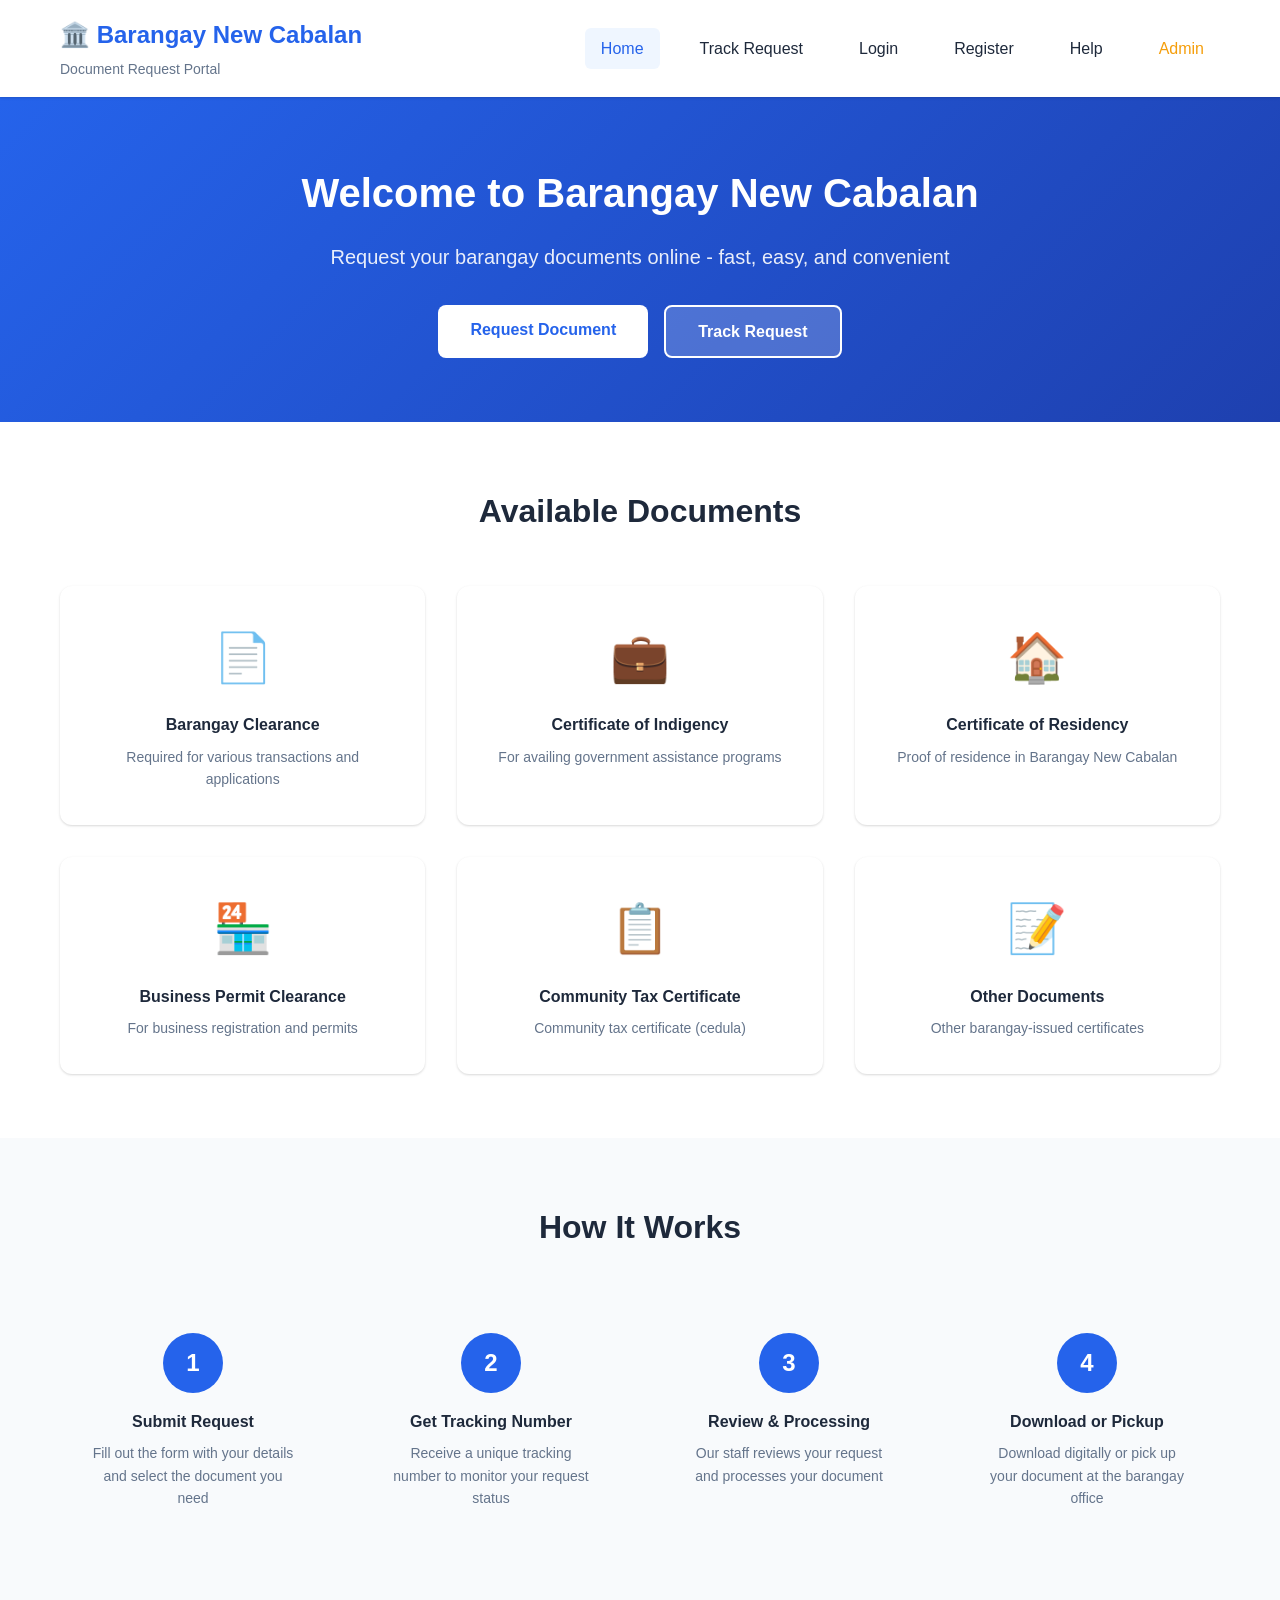
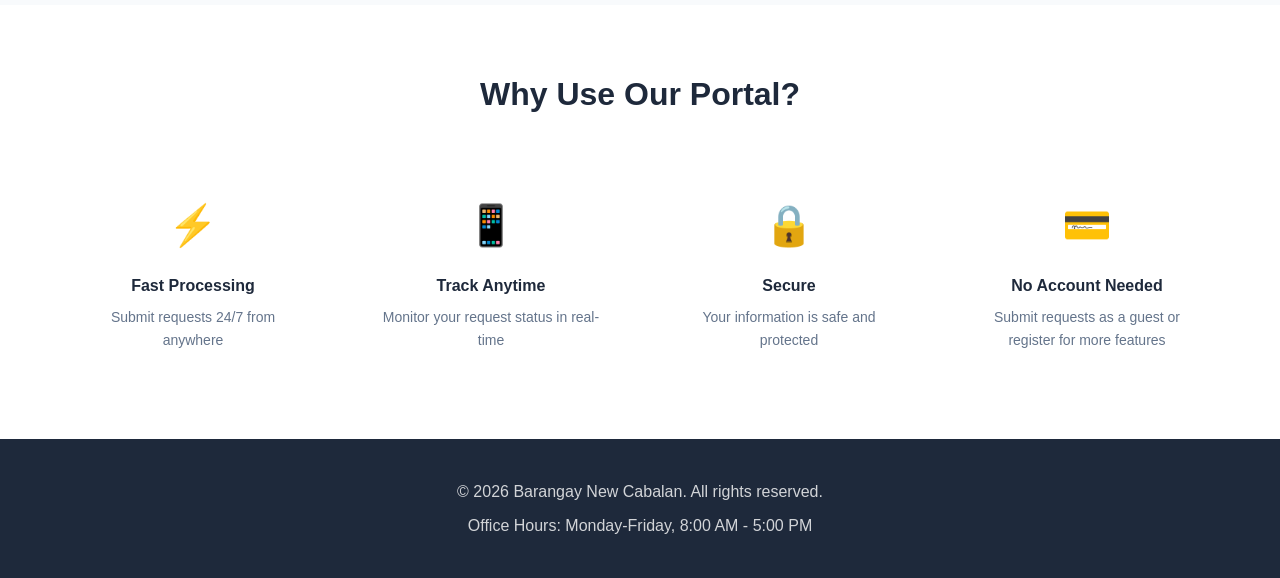
==== index.html @ f63b1830 "Add files via upload Initial commit" ====
<!DOCTYPE html>
<html lang="en">
<head>
    <meta charset="UTF-8">
    <meta name="viewport" content="width=device-width, initial-scale=1.0">
    <title>Barangay New Cabalan - Document Request Portal</title>
    <link rel="stylesheet" href="css/styles.css">
</head>
<body>
    <header>
        <div class="container">
            <div class="logo">
                <h1>🏛️ Barangay New Cabalan</h1>
                <p>Document Request Portal</p>
            </div>
            <nav>
                <a href="index.html" class="active">Home</a>
                <a href="tracking.html">Track Request</a>
                <a href="login.html">Login</a>
                <a href="register.html">Register</a>
                <a href="help.html">Help</a>
                <a href="admin-login.html" class="admin-link">Admin</a>
            </nav>
        </div>
    </header>

    <main>
        <section class="hero">
            <div class="container">
                <h2>Welcome to Barangay New Cabalan</h2>
                <p class="subtitle">Request your barangay documents online - fast, easy, and convenient</p>
                
                <div class="cta-buttons">
                    <a href="request-form.html" class="btn btn-primary">Request Document</a>
                    <a href="tracking.html" class="btn btn-secondary">Track Request</a>
                </div>
            </div>
        </section>

        <section class="services">
            <div class="container">
                <h3>Available Documents</h3>
                <div class="document-grid">
                    <div class="document-card">
                        <div class="icon">📄</div>
                        <h4>Barangay Clearance</h4>
                        <p>Required for various transactions and applications</p>
                    </div>
                    <div class="document-card">
                        <div class="icon">💼</div>
                        <h4>Certificate of Indigency</h4>
                        <p>For availing government assistance programs</p>
                    </div>
                    <div class="document-card">
                        <div class="icon">🏠</div>
                        <h4>Certificate of Residency</h4>
                        <p>Proof of residence in Barangay New Cabalan</p>
                    </div>
                    <div class="document-card">
                        <div class="icon">🏪</div>
                        <h4>Business Permit Clearance</h4>
                        <p>For business registration and permits</p>
                    </div>
                    <div class="document-card">
                        <div class="icon">📋</div>
                        <h4>Community Tax Certificate</h4>
                        <p>Community tax certificate (cedula)</p>
                    </div>
                    <div class="document-card">
                        <div class="icon">📝</div>
                        <h4>Other Documents</h4>
                        <p>Other barangay-issued certificates</p>
                    </div>
                </div>
            </div>
        </section>

        <section class="how-it-works">
            <div class="container">
                <h3>How It Works</h3>
                <div class="steps">
                    <div class="step">
                        <div class="step-number">1</div>
                        <h4>Submit Request</h4>
                        <p>Fill out the form with your details and select the document you need</p>
                    </div>
                    <div class="step">
                        <div class="step-number">2</div>
                        <h4>Get Tracking Number</h4>
                        <p>Receive a unique tracking number to monitor your request status</p>
                    </div>
                    <div class="step">
                        <div class="step-number">3</div>
                        <h4>Review & Processing</h4>
                        <p>Our staff reviews your request and processes your document</p>
                    </div>
                    <div class="step">
                        <div class="step-number">4</div>
                        <h4>Download or Pickup</h4>
                        <p>Download digitally or pick up your document at the barangay office</p>
                    </div>
                </div>
            </div>
        </section>

        <section class="features">
            <div class="container">
                <h3>Why Use Our Portal?</h3>
                <div class="feature-list">
                    <div class="feature">
                        <span class="feature-icon">⚡</span>
                        <h4>Fast Processing</h4>
                        <p>Submit requests 24/7 from anywhere</p>
                    </div>
                    <div class="feature">
                        <span class="feature-icon">📱</span>
                        <h4>Track Anytime</h4>
                        <p>Monitor your request status in real-time</p>
                    </div>
                    <div class="feature">
                        <span class="feature-icon">🔒</span>
                        <h4>Secure</h4>
                        <p>Your information is safe and protected</p>
                    </div>
                    <div class="feature">
                        <span class="feature-icon">💳</span>
                        <h4>No Account Needed</h4>
                        <p>Submit requests as a guest or register for more features</p>
                    </div>
                </div>
            </div>
        </section>
    </main>

    <footer>
        <div class="container">
            <p>&copy; 2026 Barangay New Cabalan. All rights reserved.</p>
            <p>Office Hours: Monday-Friday, 8:00 AM - 5:00 PM</p>
        </div>
    </footer>

    <script src="js/utils.js"></script>
    <script src="js/app.js"></script>
</body>
</html>
---- css/styles.css ----
/* Reset and Base Styles */
* {
    margin: 0;
    padding: 0;
    box-sizing: border-box;
}

:root {
    --primary-color: #2563eb;
    --primary-dark: #1e40af;
    --secondary-color: #64748b;
    --success-color: #10b981;
    --warning-color: #f59e0b;
    --danger-color: #ef4444;
    --bg-light: #f8fafc;
    --bg-white: #ffffff;
    --text-dark: #1e293b;
    --text-light: #64748b;
    --border-color: #e2e8f0;
    --shadow: 0 1px 3px 0 rgba(0, 0, 0, 0.1), 0 1px 2px 0 rgba(0, 0, 0, 0.06);
    --shadow-md: 0 4px 6px -1px rgba(0, 0, 0, 0.1), 0 2px 4px -1px rgba(0, 0, 0, 0.06);
    --shadow-lg: 0 10px 15px -3px rgba(0, 0, 0, 0.1), 0 4px 6px -2px rgba(0, 0, 0, 0.05);
}

body {
    font-family: -apple-system, BlinkMacSystemFont, 'Segoe UI', Roboto, 'Helvetica Neue', Arial, sans-serif;
    line-height: 1.6;
    color: var(--text-dark);
    background-color: var(--bg-light);
}

.container {
    max-width: 1200px;
    margin: 0 auto;
    padding: 0 20px;
}

/* Header */
header {
    background: var(--bg-white);
    box-shadow: var(--shadow);
    position: sticky;
    top: 0;
    z-index: 100;
}

header .container {
    display: flex;
    justify-content: space-between;
    align-items: center;
    padding: 1rem 20px;
}

.logo h1 {
    font-size: 1.5rem;
    color: var(--primary-color);
    margin-bottom: 0.25rem;
}

.logo p {
    font-size: 0.875rem;
    color: var(--text-light);
}

nav {
    display: flex;
    gap: 1.5rem;
    align-items: center;
}

nav a {
    text-decoration: none;
    color: var(--text-dark);
    font-weight: 500;
    padding: 0.5rem 1rem;
    border-radius: 0.375rem;
    transition: all 0.2s;
}

nav a:hover {
    background-color: var(--bg-light);
    color: var(--primary-color);
}

nav a.active {
    color: var(--primary-color);
    background-color: #eff6ff;
}

.admin-link {
    color: var(--warning-color) !important;
}

/* Hero Section */
.hero {
    background: linear-gradient(135deg, var(--primary-color) 0%, var(--primary-dark) 100%);
    color: white;
    padding: 4rem 0;
    text-align: center;
}

.hero h2 {
    font-size: 2.5rem;
    margin-bottom: 1rem;
}

.subtitle {
    font-size: 1.25rem;
    margin-bottom: 2rem;
    opacity: 0.9;
}

.cta-buttons {
    display: flex;
    gap: 1rem;
    justify-content: center;
    flex-wrap: wrap;
}

/* Buttons */
.btn {
    display: inline-block;
    padding: 0.75rem 2rem;
    border-radius: 0.5rem;
    text-decoration: none;
    font-weight: 600;
    transition: all 0.2s;
    border: none;
    cursor: pointer;
    font-size: 1rem;
}

.btn-primary {
    background-color: white;
    color: var(--primary-color);
}

.btn-primary:hover {
    transform: translateY(-2px);
    box-shadow: var(--shadow-lg);
}

.btn-secondary {
    background-color: rgba(255, 255, 255, 0.2);
    color: white;
    border: 2px solid white;
}

.btn-secondary:hover {
    background-color: white;
    color: var(--primary-color);
}

.btn-success {
    background-color: var(--success-color);
    color: white;
}

.btn-danger {
    background-color: var(--danger-color);
    color: white;
}

.btn-warning {
    background-color: var(--warning-color);
    color: white;
}

/* Services Section */
.services {
    padding: 4rem 0;
    background: var(--bg-white);
}

.services h3,
.how-it-works h3,
.features h3 {
    text-align: center;
    font-size: 2rem;
    margin-bottom: 3rem;
    color: var(--text-dark);
}

.document-grid {
    display: grid;
    grid-template-columns: repeat(auto-fit, minmax(280px, 1fr));
    gap: 2rem;
}

.document-card {
    background: var(--bg-white);
    padding: 2rem;
    border-radius: 0.75rem;
    box-shadow: var(--shadow);
    text-align: center;
    transition: all 0.3s;
    border: 2px solid transparent;
}

.document-card:hover {
    transform: translateY(-5px);
    box-shadow: var(--shadow-lg);
    border-color: var(--primary-color);
}

.document-card .icon {
    font-size: 3rem;
    margin-bottom: 1rem;
}

.document-card h4 {
    color: var(--text-dark);
    margin-bottom: 0.5rem;
}

.document-card p {
    color: var(--text-light);
    font-size: 0.875rem;
}

/* How It Works */
.how-it-works {
    padding: 4rem 0;
    background: var(--bg-light);
}

.steps {
    display: grid;
    grid-template-columns: repeat(auto-fit, minmax(250px, 1fr));
    gap: 2rem;
}

.step {
    text-align: center;
    padding: 2rem;
}

.step-number {
    width: 60px;
    height: 60px;
    background: var(--primary-color);
    color: white;
    border-radius: 50%;
    display: flex;
    align-items: center;
    justify-content: center;
    font-size: 1.5rem;
    font-weight: bold;
    margin: 0 auto 1rem;
}

.step h4 {
    margin-bottom: 0.5rem;
    color: var(--text-dark);
}

.step p {
    color: var(--text-light);
    font-size: 0.875rem;
}

/* Features */
.features {
    padding: 4rem 0;
    background: var(--bg-white);
}

.feature-list {
    display: grid;
    grid-template-columns: repeat(auto-fit, minmax(250px, 1fr));
    gap: 2rem;
}

.feature {
    text-align: center;
    padding: 1.5rem;
}

.feature-icon {
    font-size: 2.5rem;
    display: block;
    margin-bottom: 1rem;
}

.feature h4 {
    margin-bottom: 0.5rem;
    color: var(--text-dark);
}

.feature p {
    color: var(--text-light);
    font-size: 0.875rem;
}

/* Footer */
footer {
    background: var(--text-dark);
    color: white;
    padding: 2rem 0;
    text-align: center;
}

footer p {
    margin: 0.5rem 0;
    opacity: 0.8;
}

/* Form Styles */
.form-container {
    max-width: 600px;
    margin: 2rem auto;
    background: var(--bg-white);
    padding: 2rem;
    border-radius: 0.75rem;
    box-shadow: var(--shadow-md);
}

.form-container h2 {
    margin-bottom: 1.5rem;
    color: var(--text-dark);
    text-align: center;
}

.form-group {
    margin-bottom: 1.5rem;
}

.form-group label {
    display: block;
    margin-bottom: 0.5rem;
    color: var(--text-dark);
    font-weight: 500;
}

.form-group input,
.form-group select,
.form-group textarea {
    width: 100%;
    padding: 0.75rem;
    border: 2px solid var(--border-color);
    border-radius: 0.5rem;
    font-size: 1rem;
    transition: border-color 0.2s;
}

.form-group input:focus,
.form-group select:focus,
.form-group textarea:focus {
    outline: none;
    border-color: var(--primary-color);
}

.form-group textarea {
    resize: vertical;
    min-height: 100px;
}

.form-group small {
    display: block;
    margin-top: 0.25rem;
    color: var(--text-light);
    font-size: 0.875rem;
}

.form-actions {
    display: flex;
    gap: 1rem;
    justify-content: flex-end;
    margin-top: 2rem;
}

/* Alert Messages */
.alert {
    padding: 1rem;
    border-radius: 0.5rem;
    margin-bottom: 1rem;
}

.alert-success {
    background-color: #d1fae5;
    color: #065f46;
    border: 1px solid #10b981;
}

.alert-error {
    background-color: #fee2e2;
    color: #991b1b;
    border: 1px solid #ef4444;
}

.alert-warning {
    background-color: #fef3c7;
    color: #92400e;
    border: 1px solid #f59e0b;
}

.alert-info {
    background-color: #dbeafe;
    color: #1e40af;
    border: 1px solid #2563eb;
}

/* Dashboard Styles */
.dashboard {
    padding: 2rem 0;
}

.dashboard-header {
    display: flex;
    justify-content: space-between;
    align-items: center;
    margin-bottom: 2rem;
    flex-wrap: wrap;
    gap: 1rem;
}

.dashboard-header h2 {
    color: var(--text-dark);
}

.stats-grid {
    display: grid;
    grid-template-columns: repeat(auto-fit, minmax(200px, 1fr));
    gap: 1.5rem;
    margin-bottom: 2rem;
}

.stat-card {
    background: var(--bg-white);
    padding: 1.5rem;
    border-radius: 0.75rem;
    box-shadow: var(--shadow);
}

.stat-card h3 {
    font-size: 2rem;
    color: var(--primary-color);
    margin-bottom: 0.5rem;
}

.stat-card p {
    color: var(--text-light);
    font-size: 0.875rem;
}

/* Request Cards */
.requests-list {
    display: flex;
    flex-direction: column;
    gap: 1rem;
}

.request-card {
    background: var(--bg-white);
    padding: 1.5rem;
    border-radius: 0.75rem;
    box-shadow: var(--shadow);
    border-left: 4px solid var(--primary-color);
}

.request-card.pending {
    border-left-color: var(--warning-color);
}

.request-card.approved,
.request-card.ready {
    border-left-color: var(--success-color);
}

.request-card.rejected {
    border-left-color: var(--danger-color);
}

.request-header {
    display: flex;
    justify-content: space-between;
    align-items: start;
    margin-bottom: 1rem;
    flex-wrap: wrap;
    gap: 1rem;
}

.request-title {
    font-size: 1.25rem;
    font-weight: 600;
    color: var(--text-dark);
}

.status-badge {
    padding: 0.25rem 0.75rem;
    border-radius: 9999px;
    font-size: 0.875rem;
    font-weight: 600;
    text-transform: uppercase;
}

.status-badge.pending {
    background-color: #fef3c7;
    color: #92400e;
}

.status-badge.for-printing {
    background-color: #dbeafe;
    color: #1e40af;
}

.status-badge.for-signing {
    background-color: #e0e7ff;
    color: #3730a3;
}

.status-badge.ready {
    background-color: #d1fae5;
    color: #065f46;
}

.status-badge.completed {
    background-color: #d1fae5;
    color: #065f46;
}

.status-badge.rejected {
    background-color: #fee2e2;
    color: #991b1b;
}

.request-details {
    display: grid;
    grid-template-columns: repeat(auto-fit, minmax(200px, 1fr));
    gap: 1rem;
    margin-bottom: 1rem;
}

.request-detail {
    display: flex;
    flex-direction: column;
}

.request-detail label {
    font-size: 0.875rem;
    color: var(--text-light);
    margin-bottom: 0.25rem;
}

.request-detail span {
    color: var(--text-dark);
    font-weight: 500;
}

.request-actions {
    display: flex;
    gap: 0.5rem;
    flex-wrap: wrap;
}

.btn-sm {
    padding: 0.5rem 1rem;
    font-size: 0.875rem;
}

/* Tracking Page */
.tracking-form {
    max-width: 500px;
    margin: 2rem auto;
}

.tracking-result {
    max-width: 800px;
    margin: 2rem auto;
}

/* Empty State */
.empty-state {
    text-align: center;
    padding: 3rem;
    color: var(--text-light);
}

.empty-state-icon {
    font-size: 4rem;
    margin-bottom: 1rem;
}

/* File Upload */
.file-upload-area {
    border: 2px dashed var(--border-color);
    border-radius: 0.5rem;
    padding: 2rem;
    text-align: center;
    transition: all 0.2s;
    cursor: pointer;
}

.file-upload-area:hover {
    border-color: var(--primary-color);
    background-color: #eff6ff;
}

.file-upload-area.dragover {
    border-color: var(--primary-color);
    background-color: #eff6ff;
}

.file-list {
    margin-top: 1rem;
}

.file-item {
    display: flex;
    justify-content: space-between;
    align-items: center;
    padding: 0.75rem;
    background: var(--bg-light);
    border-radius: 0.5rem;
    margin-bottom: 0.5rem;
}

/* Image previews (verification uploads) */
.image-preview-grid {
    display: grid;
    grid-template-columns: repeat(auto-fit, minmax(220px, 1fr));
    gap: 1rem;
    margin-top: 0.75rem;
}

.image-preview-card {
    border: 2px solid var(--border-color);
    border-radius: 0.75rem;
    padding: 0.75rem;
    background: var(--bg-white);
}

.image-preview-card h4 {
    margin: 0 0 0.5rem 0;
    font-size: 0.95rem;
    color: var(--text-dark);
}

.image-preview {
    width: 100%;
    height: 180px;
    object-fit: cover;
    border-radius: 0.5rem;
    background: var(--bg-light);
    border: 1px solid var(--border-color);
}

.image-preview-note {
    margin-top: 0.5rem;
    font-size: 0.85rem;
    color: var(--text-light);
}

/* Duplicate Warning */
.duplicate-warning {
    background-color: #fef3c7;
    border: 2px solid var(--warning-color);
    border-radius: 0.5rem;
    padding: 1rem;
    margin-bottom: 1rem;
}

.duplicate-warning h4 {
    color: #92400e;
    margin-bottom: 0.5rem;
}

.duplicate-warning p {
    color: #78350f;
    margin-bottom: 0.5rem;
}

/* Responsive */
/* Toast / In-app notifications */
.toast-container {
    position: fixed;
    bottom: 20px;
    right: 20px;
    z-index: 9999;
    display: flex;
    flex-direction: column;
    gap: 10px;
    max-width: 360px;
}
.toast {
    padding: 1rem 1.25rem;
    border-radius: 0.5rem;
    box-shadow: var(--shadow-lg);
    background: var(--bg-white);
    border-left: 4px solid var(--primary-color);
    animation: slideIn 0.3s ease;
}
.toast.success { border-left-color: var(--success-color); }
.toast.warning { border-left-color: var(--warning-color); }
.toast.error { border-left-color: var(--danger-color); }
@keyframes slideIn {
    from { transform: translateX(100%); opacity: 0; }
    to { transform: translateX(0); opacity: 1; }
}

@media (max-width: 768px) {
    header .container {
        flex-direction: column;
        gap: 1rem;
    }

    nav {
        flex-wrap: wrap;
        justify-content: center;
    }

    nav a {
        padding: 0.5rem 0.75rem;
    }

    .cta-buttons {
        flex-direction: column;
        align-items: stretch;
    }

    .cta-buttons .btn {
        width: 100%;
        max-width: 420px;
    }

    .hero h2 {
        font-size: 2rem;
    }

    .subtitle {
        font-size: 1rem;
    }

    .form-container {
        margin: 1rem;
        padding: 1.5rem;
    }

    .dashboard-header {
        flex-direction: column;
        align-items: flex-start;
    }

    .form-actions {
        flex-direction: column-reverse;
        align-items: stretch;
    }

    .form-actions .btn,
    .form-actions a.btn {
        width: 100%;
        text-align: center;
    }

    .request-details {
        grid-template-columns: 1fr;
    }
}

@media (max-width: 480px) {
    .container {
        padding: 0 14px;
    }

    header .container {
        padding: 0.75rem 14px;
    }

    .logo h1 {
        font-size: 1.25rem;
    }

    nav {
        width: 100%;
        justify-content: flex-start;
        flex-wrap: nowrap;
        overflow-x: auto;
        -webkit-overflow-scrolling: touch;
        gap: 0.5rem;
        padding-bottom: 0.25rem;
    }

    nav::-webkit-scrollbar {
        display: none;
    }

    nav a {
        white-space: nowrap;
        font-size: 0.9rem;
        padding: 0.45rem 0.7rem;
    }

    .hero {
        padding: 2.5rem 0;
    }

    .hero h2 {
        font-size: 1.65rem;
    }

    .services,
    .how-it-works,
    .features {
        padding: 2.5rem 0;
    }

    .services h3,
    .how-it-works h3,
    .features h3 {
        font-size: 1.5rem;
        margin-bottom: 1.75rem;
    }

    .document-grid {
        grid-template-columns: 1fr;
    }

    .steps {
        grid-template-columns: 1fr;
    }

    .feature-list {
        grid-template-columns: 1fr;
    }

    .stats-grid {
        grid-template-columns: 1fr;
    }

    .request-header {
        flex-direction: column;
        align-items: flex-start;
    }

    .toast-container {
        left: 14px;
        right: 14px;
        bottom: 14px;
        max-width: none;
    }
}
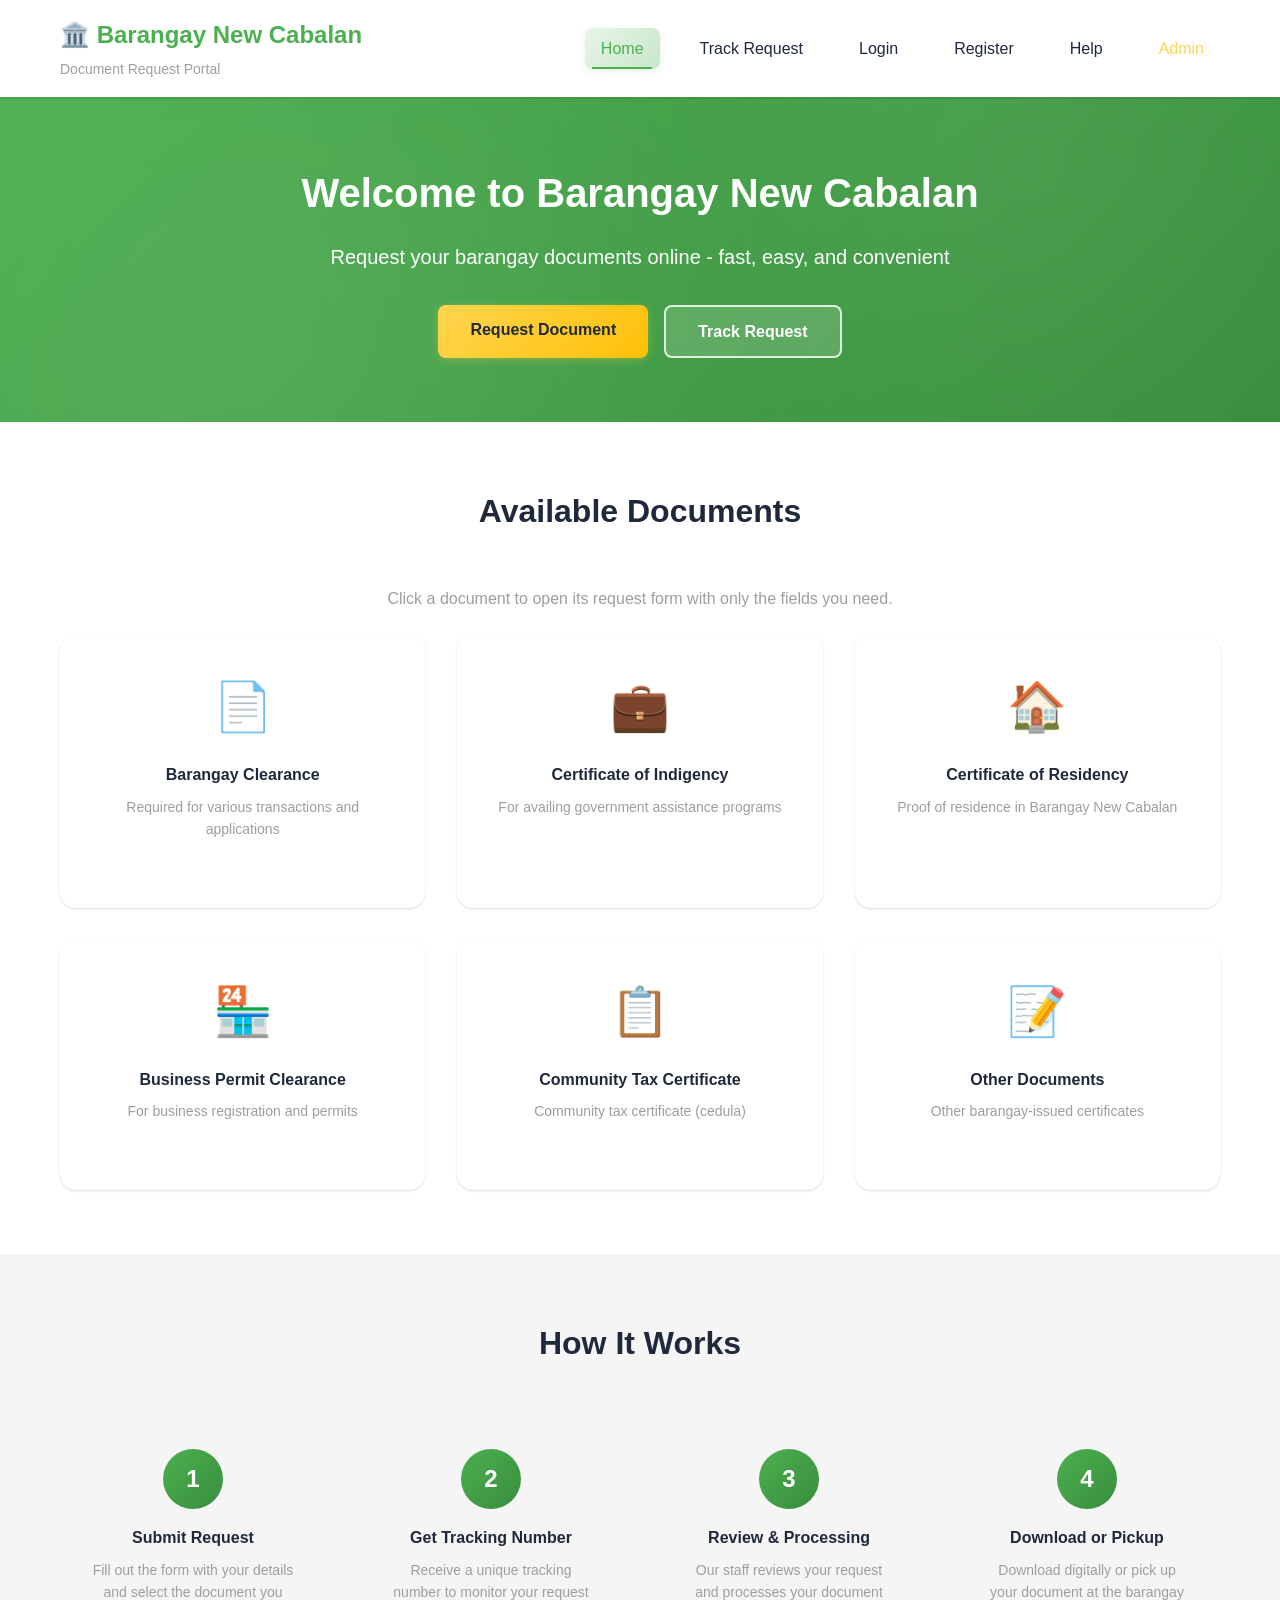
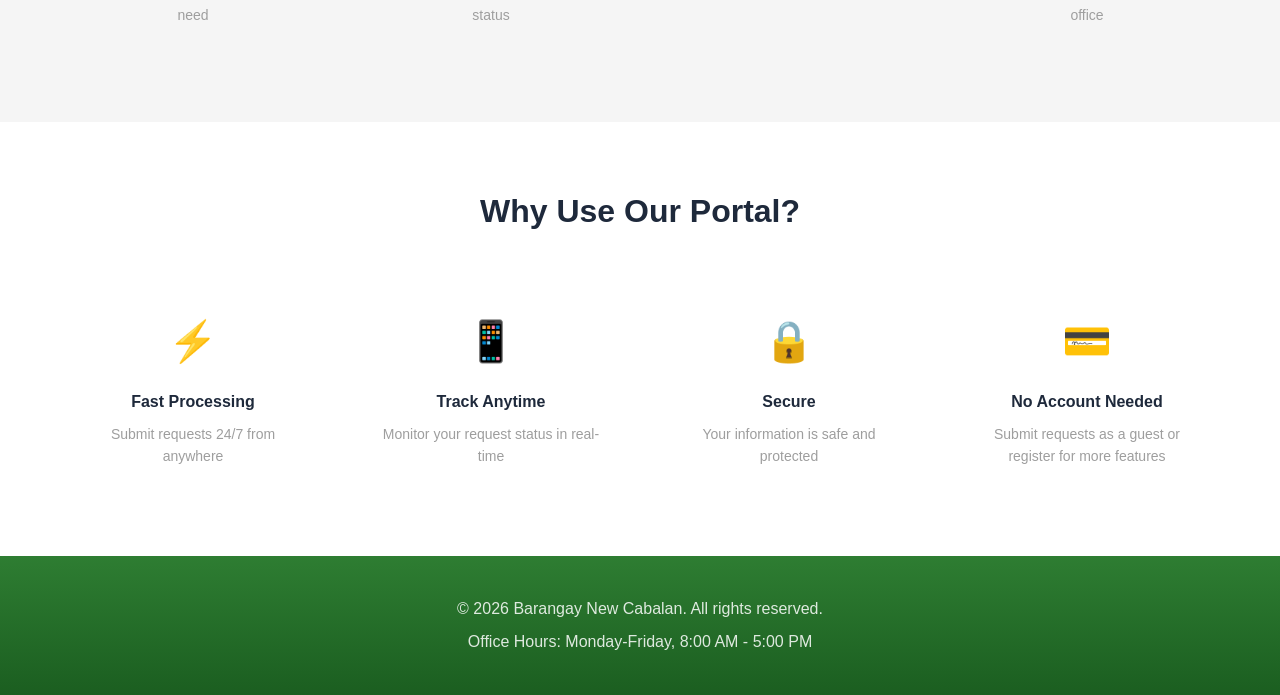
==== commit 377f5c10: "Add files via upload" ====
--- a/index.html
+++ b/index.html
@@ -40,37 +40,44 @@
         <section class="services">
             <div class="container">
                 <h3>Available Documents</h3>
+                <p style="text-align: center; color: var(--text-light); margin-bottom: 1.5rem;">Click a document to open its request form with only the fields you need.</p>
                 <div class="document-grid">
-                    <div class="document-card">
+                    <a href="request-form.html?doc=Barangay%20Clearance" class="document-card document-card-link">
                         <div class="icon">📄</div>
                         <h4>Barangay Clearance</h4>
                         <p>Required for various transactions and applications</p>
-                    </div>
-                    <div class="document-card">
+                        <span class="document-card-cta">Request this document →</span>
+                    </a>
+                    <a href="request-form.html?doc=Certificate%20of%20Indigency" class="document-card document-card-link">
                         <div class="icon">💼</div>
                         <h4>Certificate of Indigency</h4>
                         <p>For availing government assistance programs</p>
-                    </div>
-                    <div class="document-card">
+                        <span class="document-card-cta">Request this document →</span>
+                    </a>
+                    <a href="request-form.html?doc=Certificate%20of%20Residency" class="document-card document-card-link">
                         <div class="icon">🏠</div>
                         <h4>Certificate of Residency</h4>
                         <p>Proof of residence in Barangay New Cabalan</p>
-                    </div>
-                    <div class="document-card">
+                        <span class="document-card-cta">Request this document →</span>
+                    </a>
+                    <a href="request-form.html?doc=Business%20Permit%20Clearance" class="document-card document-card-link">
                         <div class="icon">🏪</div>
                         <h4>Business Permit Clearance</h4>
                         <p>For business registration and permits</p>
-                    </div>
-                    <div class="document-card">
+                        <span class="document-card-cta">Request this document →</span>
+                    </a>
+                    <a href="request-form.html?doc=Community%20Tax%20Certificate" class="document-card document-card-link">
                         <div class="icon">📋</div>
                         <h4>Community Tax Certificate</h4>
                         <p>Community tax certificate (cedula)</p>
-                    </div>
-                    <div class="document-card">
+                        <span class="document-card-cta">Request this document →</span>
+                    </a>
+                    <a href="request-form.html?doc=Other" class="document-card document-card-link">
                         <div class="icon">📝</div>
                         <h4>Other Documents</h4>
                         <p>Other barangay-issued certificates</p>
-                    </div>
+                        <span class="document-card-cta">Request this document →</span>
+                    </a>
                 </div>
             </div>
         </section>
--- a/css/styles.css
+++ b/css/styles.css
@@ -6,20 +6,53 @@
 }
 
 :root {
-    --primary-color: #2563eb;
-    --primary-dark: #1e40af;
-    --secondary-color: #64748b;
-    --success-color: #10b981;
-    --warning-color: #f59e0b;
-    --danger-color: #ef4444;
-    --bg-light: #f8fafc;
+    /* Brand Anchors */
+    --primary-color: #2196F3; /* Sky Blue - links, banners, primary actions */
+    --primary-dark: #1976D2; /* Darker Sky Blue */
+    --primary-glow: rgba(33, 150, 243, 0.35);
+    --secondary-color: #4CAF50; /* Olive Green - navigation bars, headers */
+    --secondary-dark: #388E3C; /* Darker Olive Green */
+    
+    /* Energy Pops - CTAs and Highlights */
+    --cta-yellow: #FFD54F; /* Sun Yellow */
+    --cta-red: #E53935; /* Sunset Red */
+    
+    /* Grounding Tones */
+    --mountain-green: #2E7D32; /* Footer, secondary accents */
+    --neutral-gray: #9E9E9E; /* Text balance, dividers */
+    
+    /* Status Colors */
+    --success-color: #4CAF50; /* Using Olive Green for success */
+    --success-light: #C8E6C9;
+    --warning-color: #FFD54F; /* Sun Yellow for warnings */
+    --warning-light: #FFF9C4;
+    --danger-color: #E53935; /* Sunset Red for danger */
+    --danger-light: #FFCDD2;
+    
+    /* Accent Colors */
+    --accent-teal: #0d9488;
+    --accent-violet: #7c3aed;
+    --accent-amber: #d97706;
+    
+    /* Base Colors */
+    --bg-light: #F5F5F5; /* Dove White - backgrounds */
     --bg-white: #ffffff;
     --text-dark: #1e293b;
-    --text-light: #64748b;
-    --border-color: #e2e8f0;
+    --text-light: #9E9E9E; /* Neutral Gray for lighter text */
+    --border-color: #E0E0E0; /* Lighter gray for borders */
+    
+    /* Shadows */
     --shadow: 0 1px 3px 0 rgba(0, 0, 0, 0.1), 0 1px 2px 0 rgba(0, 0, 0, 0.06);
     --shadow-md: 0 4px 6px -1px rgba(0, 0, 0, 0.1), 0 2px 4px -1px rgba(0, 0, 0, 0.06);
     --shadow-lg: 0 10px 15px -3px rgba(0, 0, 0, 0.1), 0 4px 6px -2px rgba(0, 0, 0, 0.05);
+    
+    /* Transitions */
+    --transition-fast: 0.2s ease;
+    --transition-smooth: 0.35s cubic-bezier(0.4, 0, 0.2, 1);
+}
+
+html {
+    scroll-behavior: smooth;
 }
 
 body {
@@ -27,6 +60,12 @@
     line-height: 1.6;
     color: var(--text-dark);
     background-color: var(--bg-light);
+    animation: pageFadeIn 0.5s ease;
+}
+
+@keyframes pageFadeIn {
+    from { opacity: 0; }
+    to { opacity: 1; }
 }
 
 .container {
@@ -42,6 +81,10 @@
     position: sticky;
     top: 0;
     z-index: 100;
+    transition: box-shadow var(--transition-smooth);
+}
+header.scrolled {
+    box-shadow: var(--shadow-md);
 }
 
 header .container {
@@ -53,7 +96,7 @@
 
 .logo h1 {
     font-size: 1.5rem;
-    color: var(--primary-color);
+    color: var(--secondary-color); /* Olive Green for logo */
     margin-bottom: 0.25rem;
 }
 
@@ -73,18 +116,38 @@
     color: var(--text-dark);
     font-weight: 500;
     padding: 0.5rem 1rem;
-    border-radius: 0.375rem;
-    transition: all 0.2s;
-}
-
+    border-radius: 0.5rem;
+    transition: all var(--transition-smooth);
+    position: relative;
+}
+nav a::after {
+    content: '';
+    position: absolute;
+    bottom: 0;
+    left: 50%;
+    width: 0;
+    height: 2px;
+    background: var(--secondary-color); /* Olive Green */
+    transition: width var(--transition-smooth), left var(--transition-smooth);
+}
 nav a:hover {
-    background-color: var(--bg-light);
-    color: var(--primary-color);
-}
-
+    background-color: #E8F5E9; /* Light Olive Green */
+    color: var(--secondary-color); /* Olive Green */
+    transform: translateY(-1px);
+}
+nav a:hover::after {
+    width: 80%;
+    left: 10%;
+    background: var(--secondary-color); /* Olive Green */
+}
 nav a.active {
-    color: var(--primary-color);
-    background-color: #eff6ff;
+    color: var(--secondary-color); /* Olive Green */
+    background: linear-gradient(135deg, #E8F5E9 0%, #C8E6C9 100%);
+    box-shadow: 0 2px 8px rgba(76, 175, 80, 0.15);
+}
+nav a.active::after {
+    width: 80%;
+    left: 10%;
 }
 
 .admin-link {
@@ -93,21 +156,54 @@
 
 /* Hero Section */
 .hero {
-    background: linear-gradient(135deg, var(--primary-color) 0%, var(--primary-dark) 100%);
+    background: linear-gradient(135deg, var(--secondary-color) 0%, var(--secondary-dark) 50%, var(--mountain-green) 100%);
+    background-size: 200% 200%;
+    animation: heroGradient 8s ease infinite;
     color: white;
     padding: 4rem 0;
     text-align: center;
-}
-
+    position: relative;
+    overflow: hidden;
+}
+.hero::before {
+    content: '';
+    position: absolute;
+    top: 0;
+    left: 0;
+    right: 0;
+    bottom: 0;
+    background: radial-gradient(circle at 20% 80%, rgba(255,255,255,0.08) 0%, transparent 50%),
+                radial-gradient(circle at 80% 20%, rgba(255,255,255,0.06) 0%, transparent 40%);
+    pointer-events: none;
+}
+.hero .container {
+    position: relative;
+    z-index: 1;
+}
 .hero h2 {
     font-size: 2.5rem;
     margin-bottom: 1rem;
-}
-
+    animation: fadeInUp 0.8s ease;
+}
 .subtitle {
     font-size: 1.25rem;
     margin-bottom: 2rem;
-    opacity: 0.9;
+    opacity: 0.95;
+    animation: fadeInUp 0.8s ease 0.15s both;
+}
+@keyframes heroGradient {
+    0%, 100% { background-position: 0% 50%; }
+    50% { background-position: 100% 50%; }
+}
+@keyframes fadeInUp {
+    from {
+        opacity: 0;
+        transform: translateY(20px);
+    }
+    to {
+        opacity: 1;
+        transform: translateY(0);
+    }
 }
 
 .cta-buttons {
@@ -115,6 +211,13 @@
     gap: 1rem;
     justify-content: center;
     flex-wrap: wrap;
+    animation: fadeInUp 0.8s ease 0.3s both;
+}
+.cta-buttons .btn {
+    transition: transform var(--transition-smooth), box-shadow var(--transition-smooth), background var(--transition-smooth);
+}
+.cta-buttons .btn:active {
+    transform: scale(0.98);
 }
 
 /* Buttons */
@@ -124,46 +227,67 @@
     border-radius: 0.5rem;
     text-decoration: none;
     font-weight: 600;
-    transition: all 0.2s;
+    transition: all var(--transition-smooth);
     border: none;
     cursor: pointer;
     font-size: 1rem;
 }
+.btn:active {
+    transform: scale(0.98);
+}
 
 .btn-primary {
-    background-color: white;
-    color: var(--primary-color);
-}
-
+    background: linear-gradient(135deg, var(--cta-yellow) 0%, #FFC107 100%);
+    color: #1e293b;
+    box-shadow: 0 2px 8px rgba(255, 213, 79, 0.3);
+    font-weight: 700;
+}
 .btn-primary:hover {
+    transform: translateY(-3px);
+    box-shadow: 0 8px 25px rgba(255, 213, 79, 0.4);
+    background: linear-gradient(135deg, #FFC107 0%, var(--cta-yellow) 100%);
+}
+
+.btn-secondary {
+    background: rgba(255, 255, 255, 0.15);
+    color: white;
+    border: 2px solid rgba(255,255,255,0.8);
+    backdrop-filter: blur(4px);
+}
+.btn-secondary:hover {
+    background: white;
+    color: var(--secondary-color); /* Olive Green */
+    border-color: white;
     transform: translateY(-2px);
     box-shadow: var(--shadow-lg);
 }
 
-.btn-secondary {
-    background-color: rgba(255, 255, 255, 0.2);
+.btn-success {
+    background: linear-gradient(135deg, var(--success-color) 0%, var(--secondary-dark) 100%);
     color: white;
-    border: 2px solid white;
-}
-
-.btn-secondary:hover {
-    background-color: white;
-    color: var(--primary-color);
-}
-
-.btn-success {
-    background-color: var(--success-color);
+    box-shadow: 0 2px 10px rgba(76, 175, 80, 0.35);
+}
+.btn-success:hover {
+    transform: translateY(-2px);
+    box-shadow: 0 6px 20px rgba(76, 175, 80, 0.4);
+}
+
+.btn-danger {
+    background: linear-gradient(135deg, var(--cta-red) 0%, #C62828 100%);
     color: white;
 }
-
-.btn-danger {
-    background-color: var(--danger-color);
+.btn-danger:hover {
+    transform: translateY(-2px);
+    box-shadow: 0 6px 20px rgba(229, 57, 53, 0.35);
+}
+
+.btn-warning {
+    background: linear-gradient(135deg, var(--warning-color) 0%, var(--accent-amber) 100%);
     color: white;
 }
-
-.btn-warning {
-    background-color: var(--warning-color);
-    color: white;
+.btn-warning:hover {
+    transform: translateY(-2px);
+    box-shadow: 0 6px 20px rgba(245, 158, 11, 0.35);
 }
 
 /* Services Section */
@@ -186,26 +310,38 @@
     grid-template-columns: repeat(auto-fit, minmax(280px, 1fr));
     gap: 2rem;
 }
+.document-grid .document-card:nth-child(1) { animation: cardFadeIn 0.5s ease 0.1s both; }
+.document-grid .document-card:nth-child(2) { animation: cardFadeIn 0.5s ease 0.15s both; }
+.document-grid .document-card:nth-child(3) { animation: cardFadeIn 0.5s ease 0.2s both; }
+.document-grid .document-card:nth-child(4) { animation: cardFadeIn 0.5s ease 0.25s both; }
+.document-grid .document-card:nth-child(5) { animation: cardFadeIn 0.5s ease 0.3s both; }
+.document-grid .document-card:nth-child(6) { animation: cardFadeIn 0.5s ease 0.35s both; }
+@keyframes cardFadeIn {
+    from { opacity: 0; transform: translateY(24px); }
+    to { opacity: 1; transform: translateY(0); }
+}
 
 .document-card {
     background: var(--bg-white);
     padding: 2rem;
-    border-radius: 0.75rem;
+    border-radius: 1rem;
     box-shadow: var(--shadow);
     text-align: center;
-    transition: all 0.3s;
+    transition: transform var(--transition-smooth), box-shadow var(--transition-smooth), border-color var(--transition-smooth);
     border: 2px solid transparent;
 }
-
 .document-card:hover {
-    transform: translateY(-5px);
-    box-shadow: var(--shadow-lg);
-    border-color: var(--primary-color);
-}
-
+    transform: translateY(-8px) scale(1.02);
+    box-shadow: 0 20px 40px -12px rgba(33, 150, 243, 0.25);
+    border-color: var(--primary-color); /* Sky Blue */
+}
 .document-card .icon {
     font-size: 3rem;
     margin-bottom: 1rem;
+    transition: transform var(--transition-smooth);
+}
+.document-card:hover .icon {
+    transform: scale(1.15);
 }
 
 .document-card h4 {
@@ -216,6 +352,29 @@
 .document-card p {
     color: var(--text-light);
     font-size: 0.875rem;
+}
+
+.document-card-link {
+    text-decoration: none;
+    color: inherit;
+    display: block;
+}
+.document-card-link:hover {
+    color: inherit;
+}
+.document-card-cta {
+    display: inline-block;
+    margin-top: 0.75rem;
+    font-size: 0.8rem;
+    font-weight: 600;
+    color: var(--primary-color); /* Sky Blue */
+    opacity: 0;
+    transform: translateY(4px);
+    transition: opacity 0.25s ease, transform 0.25s ease;
+}
+.document-card-link:hover .document-card-cta {
+    opacity: 1;
+    transform: translateY(0);
 }
 
 /* How It Works */
@@ -229,16 +388,22 @@
     grid-template-columns: repeat(auto-fit, minmax(250px, 1fr));
     gap: 2rem;
 }
-
 .step {
     text-align: center;
     padding: 2rem;
-}
-
+    transition: transform var(--transition-smooth);
+}
+.step:hover {
+    transform: translateY(-4px);
+}
+.step:hover .step-number {
+    transform: scale(1.1);
+    box-shadow: 0 8px 24px rgba(76, 175, 80, 0.35);
+}
 .step-number {
     width: 60px;
     height: 60px;
-    background: var(--primary-color);
+    background: linear-gradient(135deg, var(--secondary-color) 0%, var(--secondary-dark) 100%);
     color: white;
     border-radius: 50%;
     display: flex;
@@ -247,6 +412,7 @@
     font-size: 1.5rem;
     font-weight: bold;
     margin: 0 auto 1rem;
+    transition: transform var(--transition-smooth), box-shadow var(--transition-smooth);
 }
 
 .step h4 {
@@ -274,12 +440,21 @@
 .feature {
     text-align: center;
     padding: 1.5rem;
-}
-
+    border-radius: 1rem;
+    transition: transform var(--transition-smooth), background var(--transition-smooth);
+}
+.feature:hover {
+    transform: translateY(-4px);
+    background: linear-gradient(180deg, #E8F5E9 0%, transparent 100%);
+}
 .feature-icon {
     font-size: 2.5rem;
     display: block;
     margin-bottom: 1rem;
+    transition: transform var(--transition-smooth);
+}
+.feature:hover .feature-icon {
+    transform: scale(1.2);
 }
 
 .feature h4 {
@@ -294,15 +469,18 @@
 
 /* Footer */
 footer {
-    background: var(--text-dark);
+    background: linear-gradient(180deg, var(--mountain-green) 0%, #1B5E20 100%);
     color: white;
     padding: 2rem 0;
     text-align: center;
 }
-
 footer p {
     margin: 0.5rem 0;
-    opacity: 0.8;
+    opacity: 0.85;
+    transition: opacity var(--transition-fast);
+}
+footer:hover p {
+    opacity: 1;
 }
 
 /* Form Styles */
@@ -311,10 +489,21 @@
     margin: 2rem auto;
     background: var(--bg-white);
     padding: 2rem;
-    border-radius: 0.75rem;
+    border-radius: 1rem;
     box-shadow: var(--shadow-md);
-}
-
+    animation: formSlideIn 0.5s ease;
+    border: 1px solid rgba(33, 150, 243, 0.08);
+}
+@keyframes formSlideIn {
+    from {
+        opacity: 0;
+        transform: translateY(16px);
+    }
+    to {
+        opacity: 1;
+        transform: translateY(0);
+    }
+}
 .form-container h2 {
     margin-bottom: 1.5rem;
     color: var(--text-dark);
@@ -347,7 +536,9 @@
 .form-group select:focus,
 .form-group textarea:focus {
     outline: none;
-    border-color: var(--primary-color);
+    border-color: var(--primary-color); /* Sky Blue */
+    box-shadow: 0 0 0 3px rgba(33, 150, 243, 0.2);
+    transition: border-color var(--transition-fast), box-shadow var(--transition-fast);
 }
 
 .form-group textarea {
@@ -371,33 +562,40 @@
 
 /* Alert Messages */
 .alert {
-    padding: 1rem;
-    border-radius: 0.5rem;
+    padding: 1rem 1.25rem;
+    border-radius: 0.75rem;
     margin-bottom: 1rem;
-}
-
+    animation: alertSlideIn 0.4s ease;
+}
+@keyframes alertSlideIn {
+    from {
+        opacity: 0;
+        transform: translateY(-10px);
+    }
+    to {
+        opacity: 1;
+        transform: translateY(0);
+    }
+}
 .alert-success {
-    background-color: #d1fae5;
-    color: #065f46;
-    border: 1px solid #10b981;
-}
-
+    background: linear-gradient(135deg, var(--success-light) 0%, #A5D6A7 100%);
+    color: var(--secondary-dark);
+    border: 1px solid var(--success-color);
+}
 .alert-error {
-    background-color: #fee2e2;
-    color: #991b1b;
-    border: 1px solid #ef4444;
-}
-
+    background: linear-gradient(135deg, var(--danger-light) 0%, #EF9A9A 100%);
+    color: #B71C1C;
+    border: 1px solid var(--cta-red);
+}
 .alert-warning {
-    background-color: #fef3c7;
-    color: #92400e;
-    border: 1px solid #f59e0b;
-}
-
+    background: linear-gradient(135deg, var(--warning-light) 0%, #FFF59D 100%);
+    color: #F57F17;
+    border: 1px solid var(--cta-yellow);
+}
 .alert-info {
-    background-color: #dbeafe;
-    color: #1e40af;
-    border: 1px solid #2563eb;
+    background: linear-gradient(135deg, #E3F2FD 0%, #BBDEFB 100%);
+    color: var(--primary-dark);
+    border: 1px solid var(--primary-color);
 }
 
 /* Dashboard Styles */
@@ -428,16 +626,21 @@
 .stat-card {
     background: var(--bg-white);
     padding: 1.5rem;
-    border-radius: 0.75rem;
+    border-radius: 1rem;
     box-shadow: var(--shadow);
-}
-
+    transition: transform var(--transition-smooth), box-shadow var(--transition-smooth);
+    border-left: 4px solid var(--primary-color); /* Sky Blue */
+}
+.stat-card:hover {
+    transform: translateY(-4px);
+    box-shadow: 0 12px 28px -8px rgba(33, 150, 243, 0.2);
+}
 .stat-card h3 {
     font-size: 2rem;
-    color: var(--primary-color);
+    color: var(--primary-color); /* Sky Blue */
     margin-bottom: 0.5rem;
-}
-
+    transition: color var(--transition-fast);
+}
 .stat-card p {
     color: var(--text-light);
     font-size: 0.875rem;
@@ -453,20 +656,22 @@
 .request-card {
     background: var(--bg-white);
     padding: 1.5rem;
-    border-radius: 0.75rem;
+    border-radius: 1rem;
     box-shadow: var(--shadow);
-    border-left: 4px solid var(--primary-color);
-}
-
+    border-left: 4px solid var(--primary-color); /* Sky Blue */
+    transition: transform var(--transition-smooth), box-shadow var(--transition-smooth);
+}
+.request-card:hover {
+    transform: translateX(4px);
+    box-shadow: var(--shadow-md);
+}
 .request-card.pending {
     border-left-color: var(--warning-color);
 }
-
 .request-card.approved,
 .request-card.ready {
     border-left-color: var(--success-color);
 }
-
 .request-card.rejected {
     border-left-color: var(--danger-color);
 }
@@ -495,33 +700,33 @@
 }
 
 .status-badge.pending {
-    background-color: #fef3c7;
-    color: #92400e;
+    background-color: var(--warning-light);
+    color: #F57F17;
 }
 
 .status-badge.for-printing {
-    background-color: #dbeafe;
-    color: #1e40af;
+    background-color: #E3F2FD;
+    color: var(--primary-dark);
 }
 
 .status-badge.for-signing {
-    background-color: #e0e7ff;
-    color: #3730a3;
+    background-color: #E1F5FE;
+    color: #0277BD;
 }
 
 .status-badge.ready {
-    background-color: #d1fae5;
-    color: #065f46;
+    background-color: var(--success-light);
+    color: var(--secondary-dark);
 }
 
 .status-badge.completed {
-    background-color: #d1fae5;
-    color: #065f46;
+    background-color: var(--success-light);
+    color: var(--secondary-dark);
 }
 
 .status-badge.rejected {
-    background-color: #fee2e2;
-    color: #991b1b;
+    background-color: var(--danger-light);
+    color: #B71C1C;
 }
 
 .request-details {
@@ -592,13 +797,15 @@
 }
 
 .file-upload-area:hover {
-    border-color: var(--primary-color);
-    background-color: #eff6ff;
-}
-
+    border-color: var(--primary-color); /* Sky Blue */
+    background: linear-gradient(135deg, #E3F2FD 0%, #BBDEFB 100%);
+    box-shadow: 0 0 0 3px rgba(33, 150, 243, 0.2);
+}
 .file-upload-area.dragover {
-    border-color: var(--primary-color);
-    background-color: #eff6ff;
+    border-color: var(--primary-color); /* Sky Blue */
+    background: linear-gradient(135deg, #BBDEFB 0%, #90CAF9 100%);
+    transform: scale(1.01);
+    transition: all var(--transition-fast);
 }
 
 .file-list {
@@ -653,20 +860,23 @@
 
 /* Duplicate Warning */
 .duplicate-warning {
-    background-color: #fef3c7;
-    border: 2px solid var(--warning-color);
-    border-radius: 0.5rem;
+    background: linear-gradient(135deg, var(--warning-light) 0%, #FFF59D 100%);
+    border: 2px solid var(--cta-yellow);
+    border-radius: 0.75rem;
     padding: 1rem;
     margin-bottom: 1rem;
-}
-
+    animation: gentlePulse 2.5s ease-in-out infinite;
+}
+@keyframes gentlePulse {
+    0%, 100% { box-shadow: 0 0 0 0 rgba(255, 213, 79, 0.2); }
+    50% { box-shadow: 0 0 0 8px rgba(255, 213, 79, 0); }
+}
 .duplicate-warning h4 {
-    color: #92400e;
+    color: #F57F17;
     margin-bottom: 0.5rem;
 }
-
 .duplicate-warning p {
-    color: #78350f;
+    color: #F9A825;
     margin-bottom: 0.5rem;
 }
 
@@ -684,17 +894,17 @@
 }
 .toast {
     padding: 1rem 1.25rem;
-    border-radius: 0.5rem;
+    border-radius: 0.75rem;
     box-shadow: var(--shadow-lg);
     background: var(--bg-white);
-    border-left: 4px solid var(--primary-color);
-    animation: slideIn 0.3s ease;
-}
-.toast.success { border-left-color: var(--success-color); }
-.toast.warning { border-left-color: var(--warning-color); }
-.toast.error { border-left-color: var(--danger-color); }
-@keyframes slideIn {
-    from { transform: translateX(100%); opacity: 0; }
+    border-left: 4px solid var(--primary-color); /* Sky Blue */
+    animation: toastSlideIn 0.4s cubic-bezier(0.34, 1.56, 0.64, 1);
+}
+.toast.success { border-left-color: var(--success-color); box-shadow: 0 10px 25px -5px rgba(76, 175, 80, 0.2); }
+.toast.warning { border-left-color: var(--warning-color); box-shadow: 0 10px 25px -5px rgba(255, 213, 79, 0.2); }
+.toast.error { border-left-color: var(--danger-color); box-shadow: 0 10px 25px -5px rgba(229, 57, 53, 0.2); }
+@keyframes toastSlideIn {
+    from { transform: translateX(120%); opacity: 0; }
     to { transform: translateX(0); opacity: 1; }
 }
 
